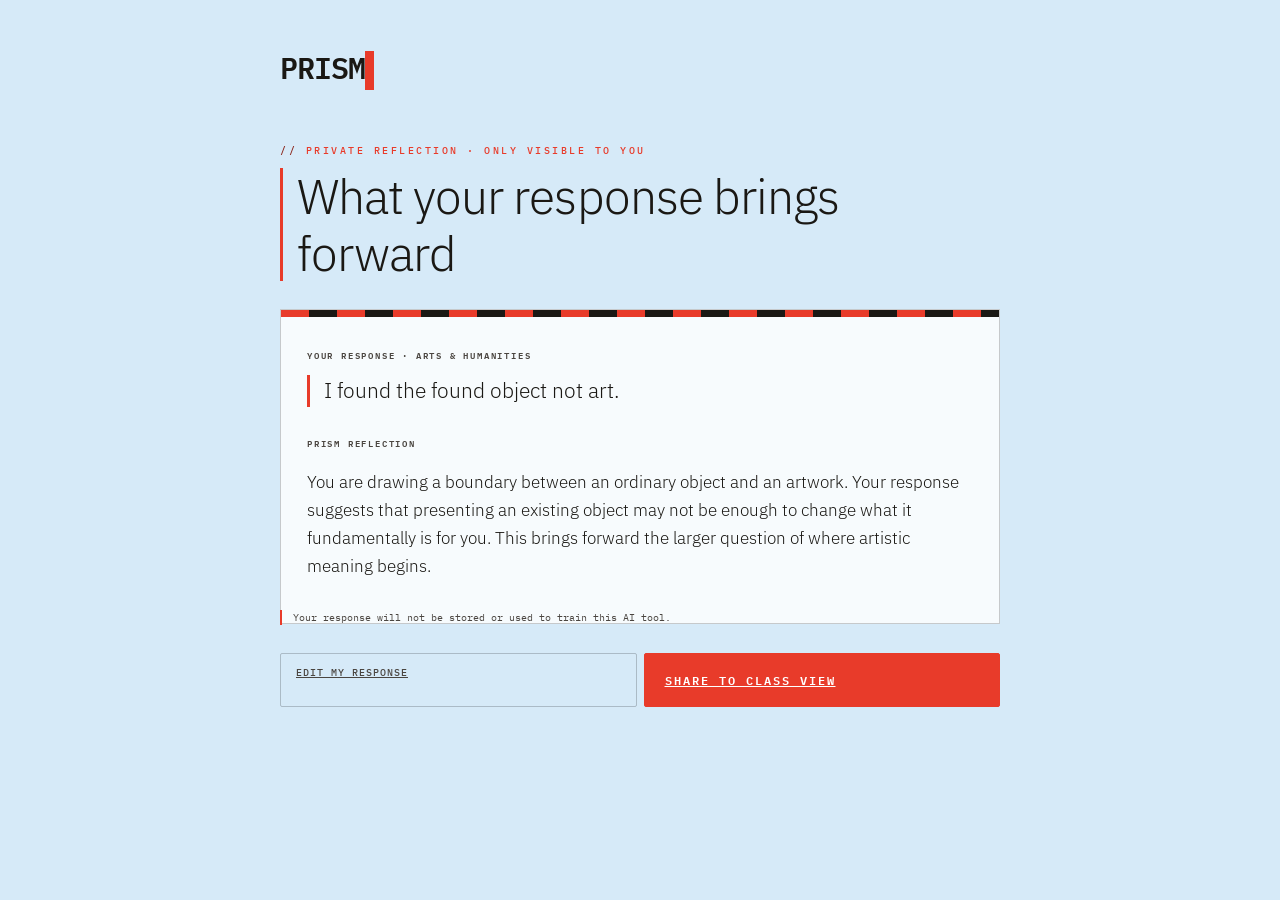
==== response.html @ 703900a5 "Add class display and student response previews" ====
<!doctype html>
<html lang="en">
<head>
  <meta charset="utf-8">
  <meta name="viewport" content="width=device-width,initial-scale=1">
  <title>PRISM — Your Response</title>
  <link rel="preconnect" href="https://fonts.googleapis.com">
  <link rel="preconnect" href="https://fonts.gstatic.com" crossorigin>
  <link href="https://fonts.googleapis.com/css2?family=IBM+Plex+Mono:wght@300;400;500;600&family=IBM+Plex+Sans:wght@300;400;500&display=swap" rel="stylesheet">
  <link rel="stylesheet" href="styles.css">
</head>
<body>
  <main class="response-shell">
    <div class="standalone-brand">PRISM</div>
    <p class="eyebrow">Private reflection · Only visible to you</p>
    <h1>What your response brings forward</h1>
    <section class="response-ticket">
      <div class="response-ticket-bar"></div>
      <div class="response-ticket-body">
        <span class="version-label">Your response · Arts & Humanities</span>
        <blockquote>I found the found object not art.</blockquote>
        <span class="version-label">PRISM reflection</span>
        <p class="response-analysis">You are drawing a boundary between an ordinary object and an artwork. Your response suggests that presenting an existing object may not be enough to change what it fundamentally is for you. This brings forward the larger question of where artistic meaning begins.</p>
      </div>
    </section>
    <p class="privacy-note">Your response will not be stored or used to train this AI tool.</p>
    <div class="response-actions">
      <a class="secondary-button" href="index.html">Edit my response</a>
      <a class="primary-button" href="display.html">Share to class view</a>
    </div>
  </main>
</body>
</html>
---- styles.css ----
:root {
  --bg: #d6eaf8; --paper: rgba(255,255,255,.8); --ink: #1a1814;
  --gray: #4a4540; --punch: #e83b2a; --punch-dim: #8b2419;
  --line: rgba(0,0,0,.2); --mono: "IBM Plex Mono", monospace;
  --sans: "IBM Plex Sans", sans-serif;
}
* { box-sizing: border-box; }
body { margin: 0; min-height: 100vh; color: var(--ink); background: var(--bg); font-family: var(--mono); }
button, textarea { font: inherit; }
button { cursor: pointer; }
[hidden] { display: none !important; }

.app-header { width: min(960px,calc(100% - 40px)); margin: 0 auto; padding: 50px 0 0; display: grid; grid-template-columns: 1fr auto; align-items: end; gap: 24px; }
.brand { color: var(--ink); text-decoration: none; font-size: clamp(48px,9vw,74px); font-weight: 600; line-height: .95; letter-spacing: -3px; }
.brand::after { content: "▌"; color: var(--punch); animation: blink 1.2s step-end infinite; }
@keyframes blink { 0%,100% { opacity: 1; } 50% { opacity: 0; } }
.session-meta { grid-column: 1; grid-row: 1; align-self: start; transform: translateY(-20px); color: var(--gray); font-size: 10px; letter-spacing: 3px; text-transform: uppercase; }
.live-dot { display: none; }
.role-switch { display: flex; gap: 5px; justify-self: end; }
.role-button { padding: 8px 12px; border: 1px solid var(--line); border-radius: 2px; background: transparent; color: var(--gray); font-size: 10px; letter-spacing: 1px; text-transform: uppercase; }
.role-button.active { border-color: var(--punch); background: var(--punch); color: white; }

main { width: min(960px,calc(100% - 40px)); margin: 0 auto; padding: 50px 0 74px; }
.student-view { max-width: 760px; }
.progress-row { display: flex; justify-content: space-between; margin-bottom: 28px; color: var(--gray); font-size: 10px; letter-spacing: 1.5px; text-transform: uppercase; }
.panel { border: 0; border-radius: 0; background: transparent; box-shadow: none; }
.response-panel, .reflection-panel { padding: 0; }
.eyebrow { margin: 0 0 11px; color: var(--punch); font-size: 10px; font-weight: 500; letter-spacing: 2.5px; text-transform: uppercase; }
.eyebrow::before { content: "// "; color: var(--punch-dim); }
h1, h2 { font-family: var(--sans); font-weight: 300; }
h1 { margin: 0; padding-left: 14px; border-left: 3px solid var(--punch); font-size: clamp(31px,5.5vw,48px); line-height: 1.18; letter-spacing: -.02em; }
h2 { margin: 0; font-size: 28px; line-height: 1.25; }
.prompt-context { margin: 10px 0 38px; padding-left: 17px; color: var(--gray); font-family: var(--sans); font-size: 15px; line-height: 1.55; }
label { display: block; margin: 22px 0 9px; font-size: 11px; font-weight: 500; }
textarea { width: 100%; min-height: 160px; padding: 16px; border: 1px solid var(--line); border-radius: 2px; outline: 0; background: var(--paper); color: var(--ink); font-size: 14px; font-weight: 300; line-height: 1.7; resize: vertical; }
textarea::placeholder { color: rgba(0,0,0,.3); font-style: italic; }
textarea:focus { border-color: var(--punch); }
.field-meta { display: flex; justify-content: space-between; gap: 20px; margin: 8px 2px 26px; color: var(--gray); font-size: 10px; }
.privacy-note { margin: -14px 0 28px; padding-left: 11px; border-left: 2px solid var(--punch); color: var(--gray); font-size: 10px; line-height: 1.5; }

.choice-fieldset { min-width: 0; margin: 28px 0 0; padding: 0; border: 0; }
.choice-fieldset legend { margin-bottom: 11px; color: var(--punch); font-size: 10px; font-weight: 500; letter-spacing: 2.5px; text-transform: uppercase; }
.choice-fieldset legend::before { content: "// "; color: var(--punch-dim); }
.option-grid { display: flex; flex-wrap: wrap; gap: 6px; }
.select-card { position: relative; display: block; margin: 0; }
.select-card input { position: absolute; opacity: 0; pointer-events: none; }
.select-card > span { min-height: 42px; padding: 10px 14px; border: 1px solid var(--line); border-radius: 2px; display: flex; align-items: center; background: transparent; color: var(--gray); cursor: pointer; font-size: 11px; font-weight: 400; letter-spacing: .6px; transition: all .2s; }
.select-card:hover > span { border-color: rgba(0,0,0,.42); color: var(--ink); }
.select-card input:checked + span { border-color: var(--punch); background: var(--punch); color: white; }
.select-card input:focus-visible + span { outline: 2px solid var(--ink); outline-offset: 2px; }
.response-mode-fieldset { margin: 0 0 16px; }
.response-mode-options { display: grid; grid-template-columns: repeat(2,minmax(0,1fr)); }
.mode-card > span { min-height: 84px; align-items: flex-start; flex-direction: column; justify-content: center; gap: 4px; }
.mode-card strong { font-size: 12px; letter-spacing: 1px; text-transform: uppercase; }
.mode-card small { font-size: 10px; font-weight: 300; line-height: 1.45; }

.primary-button, .secondary-button, .choice-button, .text-button, .icon-button { border-radius: 2px; font-family: var(--mono); }
.primary-button { width: 100%; padding: 16px 20px; border: 1px solid var(--punch); background: var(--punch); color: white; font-size: 12px; font-weight: 600; letter-spacing: 2px; text-transform: uppercase; }
.primary-button:hover { background: #ff4433; transform: translateY(-1px); }
.primary-button.compact { width: auto; }
.secondary-button, .choice-button { padding: 12px 15px; border: 1px solid var(--line); background: transparent; color: var(--gray); font-size: 10px; font-weight: 500; letter-spacing: 1px; text-transform: uppercase; }
.choice-button:hover, .secondary-button:hover { border-color: var(--ink); color: var(--ink); }
.text-button, .icon-button { border: 0; background: transparent; color: var(--punch); }
.text-button { padding: 8px 0; font-size: 10px; letter-spacing: 1px; text-transform: uppercase; }
.icon-button { font-size: 28px; }

.reflection-copy { margin: 22px 0 30px; padding: 18px 20px; border-left: 3px solid var(--punch); background: var(--paper); border-radius: 0; font-family: var(--sans); font-size: 18px; font-weight: 300; line-height: 1.65; }
.version-card { display: grid; grid-template-columns: 1fr auto; align-items: center; gap: 24px; margin-top: 10px; padding: 18px; border: 1px solid var(--line); border-radius: 2px; background: rgba(255,255,255,.32); }
.version-card.recommended { border-color: var(--punch); }
.version-card p { margin: 8px 0 0; font-family: var(--sans); line-height: 1.55; }
.version-label { color: var(--gray); font-size: 9px; font-weight: 600; letter-spacing: 1.8px; text-transform: uppercase; }

.class-panel { margin-top: 42px; }
.class-heading-row, .instructor-heading { display: flex; justify-content: space-between; align-items: end; gap: 20px; margin-bottom: 24px; }
.perspective-grid { display: grid; grid-template-columns: repeat(2,minmax(0,1fr)); gap: 8px; }
.perspective-card { min-height: 165px; padding: 20px; border: 1px solid var(--line); border-top: 4px solid var(--punch); border-radius: 2px; background: var(--paper); }
.perspective-card p { margin: 13px 0 0; font-family: var(--sans); font-size: 17px; font-weight: 300; line-height: 1.55; }

.instructor-view { max-width: 900px; }
.instructor-layout { display: grid; grid-template-columns: minmax(250px,.75fr) minmax(360px,1.25fr); gap: 12px; }
.prompt-list-panel, .control-panel { padding: 24px; border: 1px solid var(--line); background: rgba(255,255,255,.34); }
.prompt-list-panel h2 { margin-bottom: 18px; font-size: 22px; }
.prompt-item { width: 100%; padding: 13px 4px; border: 0; border-top: 1px solid var(--line); display: grid; grid-template-columns: 32px 1fr; gap: 10px; background: transparent; color: var(--gray); text-align: left; font-size: 11px; line-height: 1.45; }
.prompt-item.active { color: var(--ink); font-weight: 600; }
.prompt-number { color: var(--punch); }
.control-panel h2 { font-size: 31px; }
.metric-grid { display: grid; grid-template-columns: repeat(2,1fr); gap: 6px; margin: 24px 0; }
.metric-grid div { padding: 16px; border: 1px solid var(--line); background: var(--paper); }
.metric-grid strong { display: block; font-size: 28px; color: var(--punch); }
.metric-grid span { color: var(--gray); font-size: 9px; letter-spacing: 1px; text-transform: uppercase; }
.control-actions { display: flex; gap: 7px; }
.control-actions .primary-button { width: auto; flex: 1; }
.preview-links { display: flex; flex-wrap: wrap; gap: 14px; margin-top: 15px; }
.preview-links a { color: var(--punch); font-size: 10px; font-weight: 500; letter-spacing: 1px; text-transform: uppercase; text-decoration: none; }
.preview-links a:hover { text-decoration: underline; }
.summary-box { margin-top: 18px; padding: 18px; border-left: 3px solid var(--punch); background: var(--paper); }
.summary-box p { margin: 8px 0 0; font-family: var(--sans); font-weight: 300; line-height: 1.55; }

dialog { width: min(560px,calc(100% - 32px)); padding: 26px; border: 1px solid var(--line); border-radius: 2px; background: var(--bg); box-shadow: 0 12px 50px rgba(0,0,0,.2); }
dialog::backdrop { background: rgba(26,24,20,.5); }
.dialog-heading, .dialog-actions { display: flex; justify-content: space-between; align-items: center; gap: 12px; }
.dialog-actions { justify-content: flex-end; margin-top: 16px; }

@media (max-width: 720px) {
  .app-header { width: min(100% - 32px,680px); padding-top: 40px; grid-template-columns: 1fr; }
  .session-meta { transform: translateY(-16px); }
  .role-switch { justify-self: start; margin-top: 8px; }
  main { width: min(100% - 32px,680px); padding-top: 38px; }
  .response-mode-options, .perspective-grid, .instructor-layout { grid-template-columns: 1fr; }
  .version-card { grid-template-columns: 1fr; gap: 14px; }
  .choice-button { width: 100%; }
  .class-heading-row { align-items: start; }
}
@media (prefers-reduced-motion: reduce) { *,*::before,*::after { animation: none !important; transition: none !important; } }

/* Standalone demo pages */
.standalone-header { width: min(1180px,calc(100% - 56px)); margin: 0 auto; padding: 34px 0 26px; display: flex; justify-content: space-between; align-items: end; border-bottom: 1px solid var(--line); }
.standalone-brand { font-size: 30px; font-weight: 600; letter-spacing: -1px; }
.standalone-brand::after { content: "▌"; color: var(--punch); }
.standalone-kicker { color: var(--gray); font-size: 10px; letter-spacing: 2px; text-transform: uppercase; }
.standalone-main { width: min(1180px,calc(100% - 56px)); margin: 0 auto; padding: 42px 0 60px; }
.display-question { max-width: 980px; margin-bottom: 38px; }
.display-question h1 { font-size: clamp(38px,5vw,64px); }
.display-meta { display: flex; gap: 22px; margin-top: 16px; padding-left: 17px; color: var(--gray); font-size: 11px; letter-spacing: 1px; text-transform: uppercase; }
.display-grid { display: grid; grid-template-columns: repeat(3,minmax(0,1fr)); gap: 10px; }
.display-card { min-height: 210px; padding: 22px; border: 1px solid var(--line); border-top: 5px solid var(--punch); background: var(--paper); }
.display-card p { margin: 18px 0 0; font-family: var(--sans); font-size: clamp(18px,2vw,25px); font-weight: 300; line-height: 1.45; }
.display-summary { margin-top: 18px; padding: 22px; display: grid; grid-template-columns: 190px 1fr; gap: 22px; border-left: 5px solid var(--punch); background: rgba(255,255,255,.45); }
.display-summary p { margin: 0; font-family: var(--sans); font-size: 19px; font-weight: 300; line-height: 1.55; }
.response-shell { width: min(720px,calc(100% - 40px)); margin: 0 auto; padding: 44px 0 70px; }
.response-shell .standalone-brand { margin-bottom: 54px; }
.response-ticket { margin-top: 28px; border: 1px solid var(--line); background: var(--paper); }
.response-ticket-bar { height: 7px; background: repeating-linear-gradient(90deg,var(--punch) 0,var(--punch) 28px,var(--ink) 28px,var(--ink) 56px); }
.response-ticket-body { padding: 26px; }
.response-ticket blockquote { margin: 12px 0 24px; padding-left: 14px; border-left: 3px solid var(--punch); font-family: var(--sans); font-size: 21px; font-weight: 300; line-height: 1.5; }
.response-analysis { font-family: var(--sans); font-size: 17px; font-weight: 300; line-height: 1.65; }
.response-actions { display: grid; grid-template-columns: 1fr 1fr; gap: 7px; margin-top: 18px; }
@media (max-width: 760px) {
  .standalone-header,.standalone-main { width: min(100% - 32px,680px); }
  .display-grid { grid-template-columns: 1fr; }
  .display-summary { grid-template-columns: 1fr; }
  .response-actions { grid-template-columns: 1fr; }
}
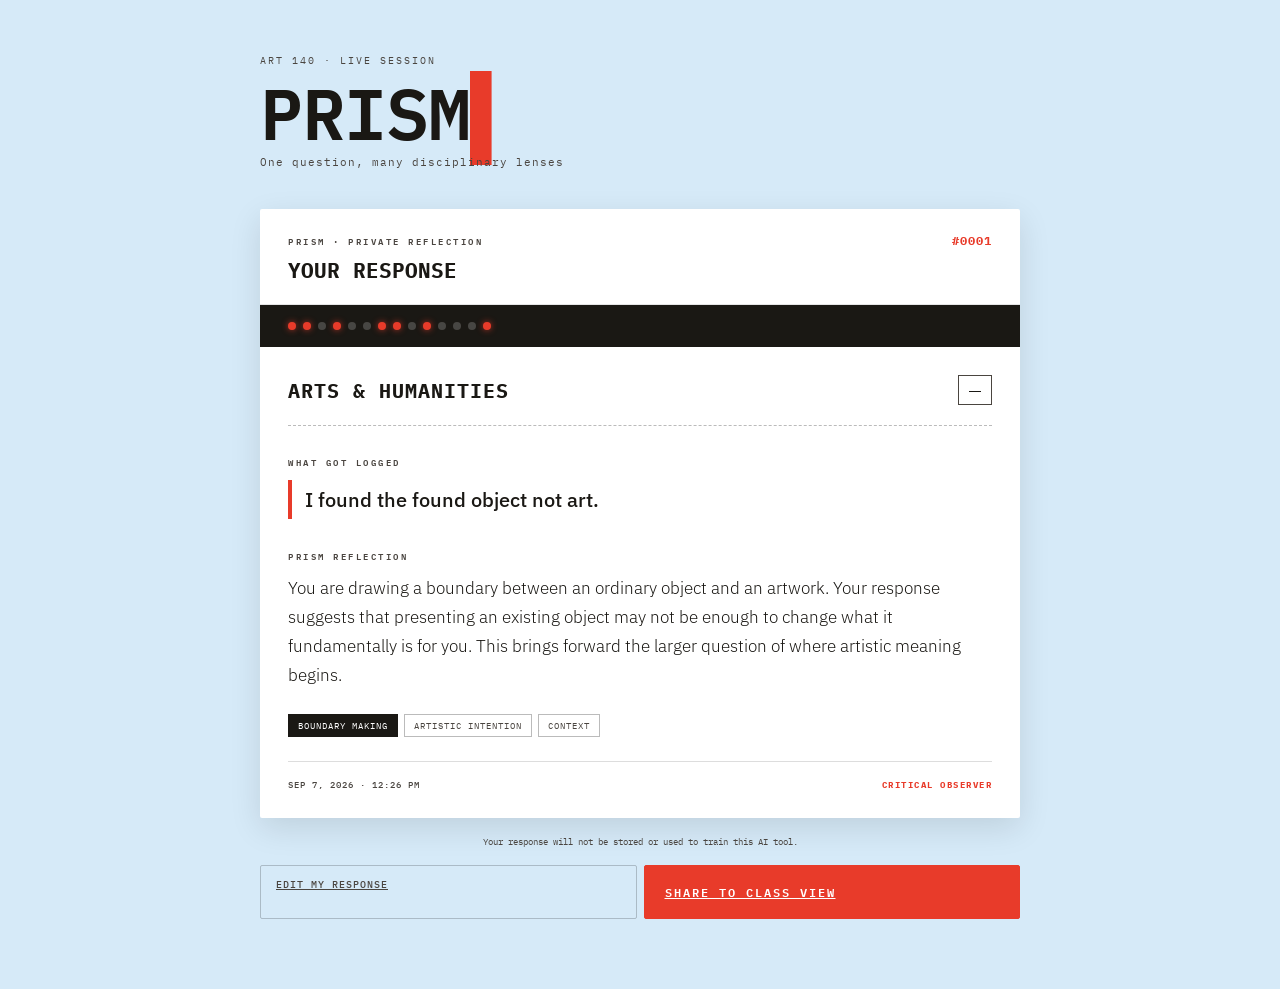
==== commit b08fb6f6: "Restore archival response card design" ====
--- a/response.html
+++ b/response.html
@@ -11,19 +11,31 @@
 </head>
 <body>
   <main class="response-shell">
-    <div class="standalone-brand">PRISM</div>
-    <p class="eyebrow">Private reflection · Only visible to you</p>
-    <h1>What your response brings forward</h1>
-    <section class="response-ticket">
-      <div class="response-ticket-bar"></div>
-      <div class="response-ticket-body">
-        <span class="version-label">Your response · Arts & Humanities</span>
+    <header class="response-page-header">
+      <div class="standalone-kicker">ART 140 · LIVE SESSION</div>
+      <div class="standalone-brand">PRISM</div>
+      <p>One question, many disciplinary lenses</p>
+    </header>
+    <section class="archive-card">
+      <header class="archive-card-header">
+        <div><span>PRISM · PRIVATE REFLECTION</span><strong>YOUR RESPONSE</strong></div>
+        <b>#0001</b>
+      </header>
+      <div class="punch-row" aria-hidden="true">
+        <i class="on"></i><i class="on"></i><i></i><i class="on"></i><i></i><i></i><i class="on"></i><i class="on"></i><i></i><i class="on"></i><i></i><i></i><i></i><i class="on"></i>
+      </div>
+      <div class="archive-card-body">
+        <div class="archive-card-title"><strong>ARTS & HUMANITIES</strong><span>—</span></div>
+        <div class="archive-rule"></div>
+        <span class="archive-label">WHAT GOT LOGGED</span>
         <blockquote>I found the found object not art.</blockquote>
-        <span class="version-label">PRISM reflection</span>
+        <span class="archive-label">PRISM REFLECTION</span>
         <p class="response-analysis">You are drawing a boundary between an ordinary object and an artwork. Your response suggests that presenting an existing object may not be enough to change what it fundamentally is for you. This brings forward the larger question of where artistic meaning begins.</p>
+        <div class="archive-tags"><span class="primary">BOUNDARY MAKING</span><span>ARTISTIC INTENTION</span><span>CONTEXT</span></div>
+        <footer class="archive-card-footer"><span>SEP 7, 2026 · 12:26 PM</span><strong>CRITICAL OBSERVER</strong></footer>
       </div>
     </section>
-    <p class="privacy-note">Your response will not be stored or used to train this AI tool.</p>
+    <p class="response-privacy">Your response will not be stored or used to train this AI tool.</p>
     <div class="response-actions">
       <a class="secondary-button" href="index.html">Edit my response</a>
       <a class="primary-button" href="display.html">Share to class view</a>
--- a/styles.css
+++ b/styles.css
@@ -127,13 +127,36 @@
 .display-card p { margin: 18px 0 0; font-family: var(--sans); font-size: clamp(18px,2vw,25px); font-weight: 300; line-height: 1.45; }
 .display-summary { margin-top: 18px; padding: 22px; display: grid; grid-template-columns: 190px 1fr; gap: 22px; border-left: 5px solid var(--punch); background: rgba(255,255,255,.45); }
 .display-summary p { margin: 0; font-family: var(--sans); font-size: 19px; font-weight: 300; line-height: 1.55; }
-.response-shell { width: min(720px,calc(100% - 40px)); margin: 0 auto; padding: 44px 0 70px; }
-.response-shell .standalone-brand { margin-bottom: 54px; }
-.response-ticket { margin-top: 28px; border: 1px solid var(--line); background: var(--paper); }
-.response-ticket-bar { height: 7px; background: repeating-linear-gradient(90deg,var(--punch) 0,var(--punch) 28px,var(--ink) 28px,var(--ink) 56px); }
-.response-ticket-body { padding: 26px; }
-.response-ticket blockquote { margin: 12px 0 24px; padding-left: 14px; border-left: 3px solid var(--punch); font-family: var(--sans); font-size: 21px; font-weight: 300; line-height: 1.5; }
-.response-analysis { font-family: var(--sans); font-size: 17px; font-weight: 300; line-height: 1.65; }
+.response-shell { width: min(760px,calc(100% - 40px)); margin: 0 auto; padding: 54px 0 70px; }
+.response-page-header { margin-bottom: 40px; }
+.response-page-header .standalone-brand { margin: 8px 0; font-size: clamp(48px,9vw,72px); line-height: 1; }
+.response-page-header p { margin: 0; color: var(--gray); font-size: 11px; letter-spacing: 1px; }
+.archive-card { overflow: hidden; border-radius: 2px; background: #fff; box-shadow: 0 10px 32px rgba(0,0,0,.11); }
+.archive-card-header { padding: 24px 28px 20px; display: flex; justify-content: space-between; align-items: start; border-bottom: 1px solid rgba(0,0,0,.1); }
+.archive-card-header div { display: grid; gap: 7px; }
+.archive-card-header span { color: var(--gray); font-size: 9px; font-weight: 600; letter-spacing: 2.5px; }
+.archive-card-header strong { font-size: 21px; }
+.archive-card-header b { color: var(--punch); font-size: 12px; letter-spacing: 1px; }
+.punch-row { height: 42px; padding: 0 28px; display: flex; align-items: center; gap: 7px; background: var(--ink); }
+.punch-row i { width: 8px; height: 8px; border-radius: 50%; background: rgba(255,255,255,.2); }
+.punch-row i.on { background: var(--punch); box-shadow: 0 0 6px rgba(232,59,42,.75); }
+.archive-card-body { padding: 28px; }
+.archive-card-title { display: flex; align-items: center; justify-content: space-between; font-size: 20px; letter-spacing: 1px; }
+.archive-card-title span { width: 34px; height: 30px; border: 1px solid var(--gray); display: grid; place-items: center; }
+.archive-rule { margin: 20px 0 24px; border-top: 1px dashed #bbb; }
+.archive-label { color: var(--gray); font-size: 9px; font-weight: 600; letter-spacing: 2.5px; }
+.archive-card blockquote { margin: 10px 0 25px; padding: 5px 0 5px 13px; border-left: 4px solid var(--punch); font-family: var(--sans); font-size: 20px; font-weight: 500; line-height: 1.45; }
+.response-analysis { margin: 10px 0 24px; font-family: var(--sans); font-size: 17px; font-weight: 300; line-height: 1.7; }
+.archive-tags { display: flex; flex-wrap: wrap; gap: 6px; margin-bottom: 24px; }
+.archive-tags span { padding: 5px 9px; border: 1px solid #bbb; color: var(--gray); font-size: 9px; letter-spacing: 1px; }
+.archive-tags .primary { border-color: var(--ink); background: var(--ink); color: white; }
+.archive-card-footer { padding-top: 17px; display: flex; justify-content: space-between; gap: 15px; border-top: 1px solid #ddd; color: var(--gray); font-size: 9px; font-weight: 500; letter-spacing: 1px; }
+.archive-card-footer strong { color: var(--punch); letter-spacing: 1.5px; }
+.response-privacy { margin: 18px 0 0; color: var(--gray); font-size: 9px; text-align: center; }
+.live-response-card { margin-top: 25px; }
+.live-response-card .version-card { margin: 10px 0 26px; padding: 14px; background: #fff; }
+.live-response-card .version-card p { margin: 0; font-size: 18px; font-weight: 500; }
+.live-response-card .reflection-label { display: block; margin-top: 4px; }
 .response-actions { display: grid; grid-template-columns: 1fr 1fr; gap: 7px; margin-top: 18px; }
 @media (max-width: 760px) {
   .standalone-header,.standalone-main { width: min(100% - 32px,680px); }
